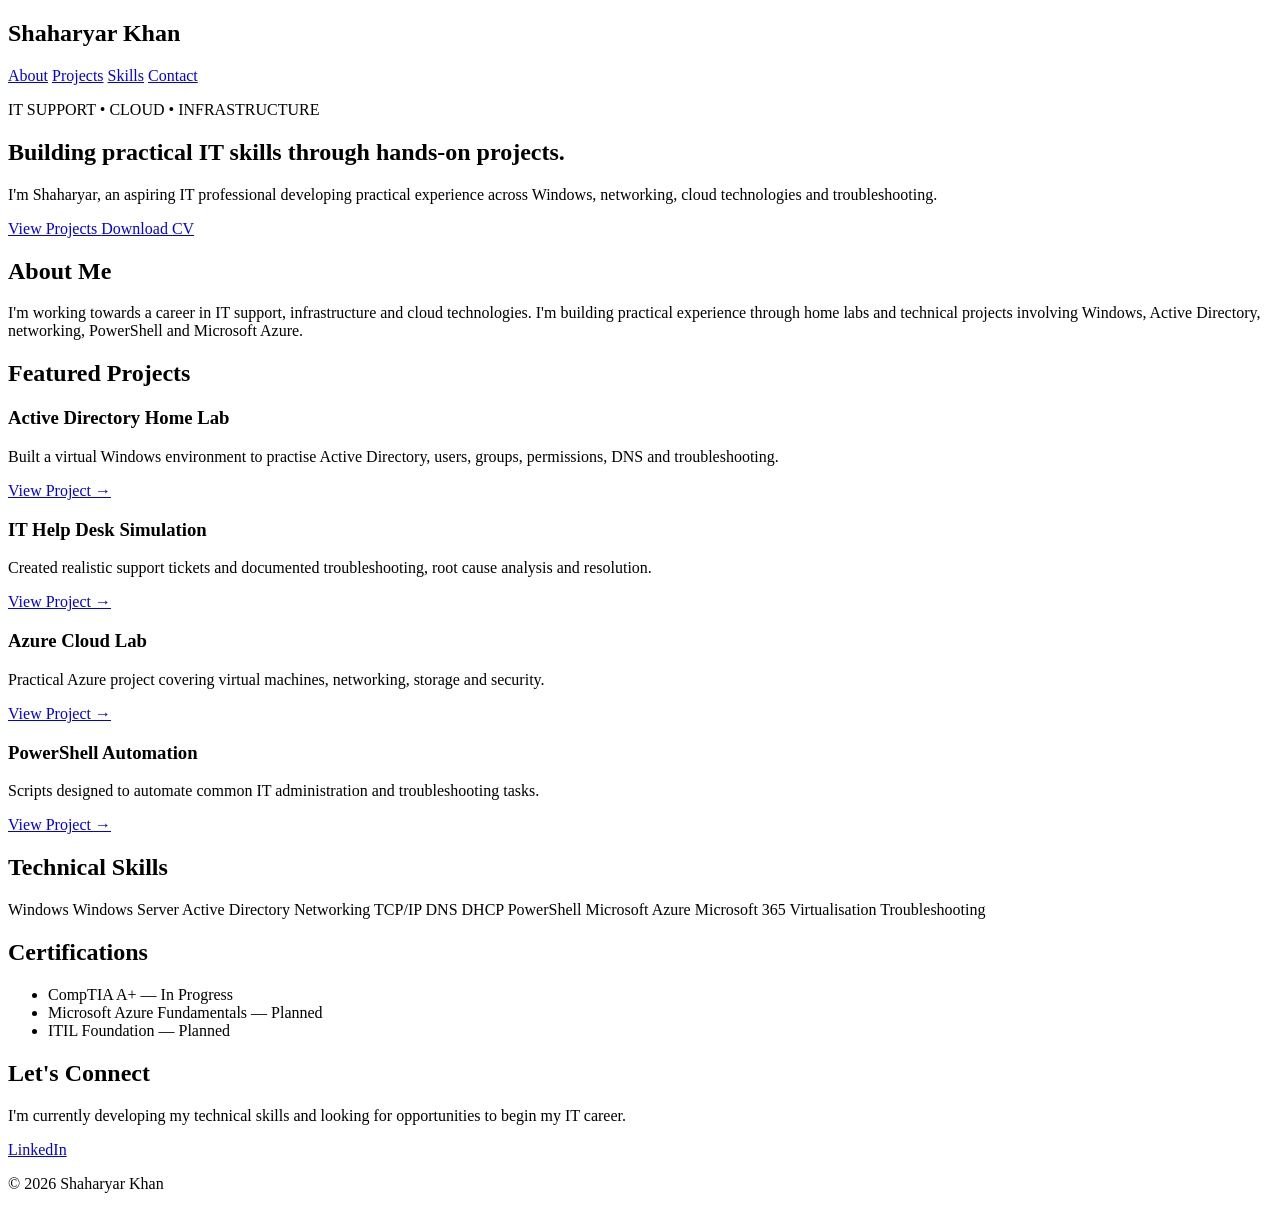
==== index.html @ 705e3596 "Add initial index.html for personal portfolio This is the initial commit of the index.html file, whi" ====
<!DOCTYPE html>
<html lang="en">
<head>
    <meta charset="UTF-8">
    <meta name="viewport" content="width=device-width, initial-scale=1.0">

    <title>Shaharyar Khan | IT Support & Cloud</title>

    <link rel="stylesheet" href="style.css">
</head>

<body>

<header>
    <nav>
        <h2>Shaharyar Khan</h2>

        <div>
            <a href="#about">About</a>
            <a href="#projects">Projects</a>
            <a href="#skills">Skills</a>
            <a href="#contact">Contact</a>
        </div>
    </nav>
</header>


<main>

<section class="hero">

    <p class="eyebrow">IT SUPPORT • CLOUD • INFRASTRUCTURE</p>

    <h1>
        Building practical IT skills
        through hands-on projects.
    </h1>

    <p>
        I'm Shaharyar, an aspiring IT professional developing
        practical experience across Windows, networking,
        cloud technologies and troubleshooting.
    </p>

    <div class="buttons">
        <a href="#projects" class="button">
            View Projects
        </a>

        <a href="documents/Shaharyar-Khan-CV.pdf"
           class="button secondary">
            Download CV
        </a>
    </div>

</section>


<section id="about">

    <h2>About Me</h2>

    <p>
        I'm working towards a career in IT support, infrastructure
        and cloud technologies. I'm building practical experience
        through home labs and technical projects involving Windows,
        Active Directory, networking, PowerShell and Microsoft Azure.
    </p>

</section>


<section id="projects">

    <h2>Featured Projects</h2>

    <div class="projects">

        <article>
            <h3>Active Directory Home Lab</h3>

            <p>
                Built a virtual Windows environment to practise
                Active Directory, users, groups, permissions,
                DNS and troubleshooting.
            </p>

            <a href="#">
                View Project →
            </a>
        </article>


        <article>
            <h3>IT Help Desk Simulation</h3>

            <p>
                Created realistic support tickets and documented
                troubleshooting, root cause analysis and resolution.
            </p>

            <a href="#">
                View Project →
            </a>
        </article>


        <article>
            <h3>Azure Cloud Lab</h3>

            <p>
                Practical Azure project covering virtual machines,
                networking, storage and security.
            </p>

            <a href="#">
                View Project →
            </a>
        </article>


        <article>
            <h3>PowerShell Automation</h3>

            <p>
                Scripts designed to automate common IT administration
                and troubleshooting tasks.
            </p>

            <a href="#">
                View Project →
            </a>
        </article>

    </div>

</section>


<section id="skills">

    <h2>Technical Skills</h2>

    <div class="skills">

        <span>Windows</span>
        <span>Windows Server</span>
        <span>Active Directory</span>
        <span>Networking</span>
        <span>TCP/IP</span>
        <span>DNS</span>
        <span>DHCP</span>
        <span>PowerShell</span>
        <span>Microsoft Azure</span>
        <span>Microsoft 365</span>
        <span>Virtualisation</span>
        <span>Troubleshooting</span>

    </div>

</section>


<section>

    <h2>Certifications</h2>

    <ul>
        <li>CompTIA A+ — In Progress</li>
        <li>Microsoft Azure Fundamentals — Planned</li>
        <li>ITIL Foundation — Planned</li>
    </ul>

</section>


<section id="contact">

    <h2>Let's Connect</h2>

    <p>
        I'm currently developing my technical skills and
        looking for opportunities to begin my IT career.
    </p>

    <p>
        <a href="https://www.linkedin.com/in/shaharyar-khan-87b7922a6/">
            LinkedIn
        </a>
    </p>

</section>

</main>


<footer>

    <p>
        © 2026 Shaharyar Khan
    </p>

</footer>

</body>
</html>
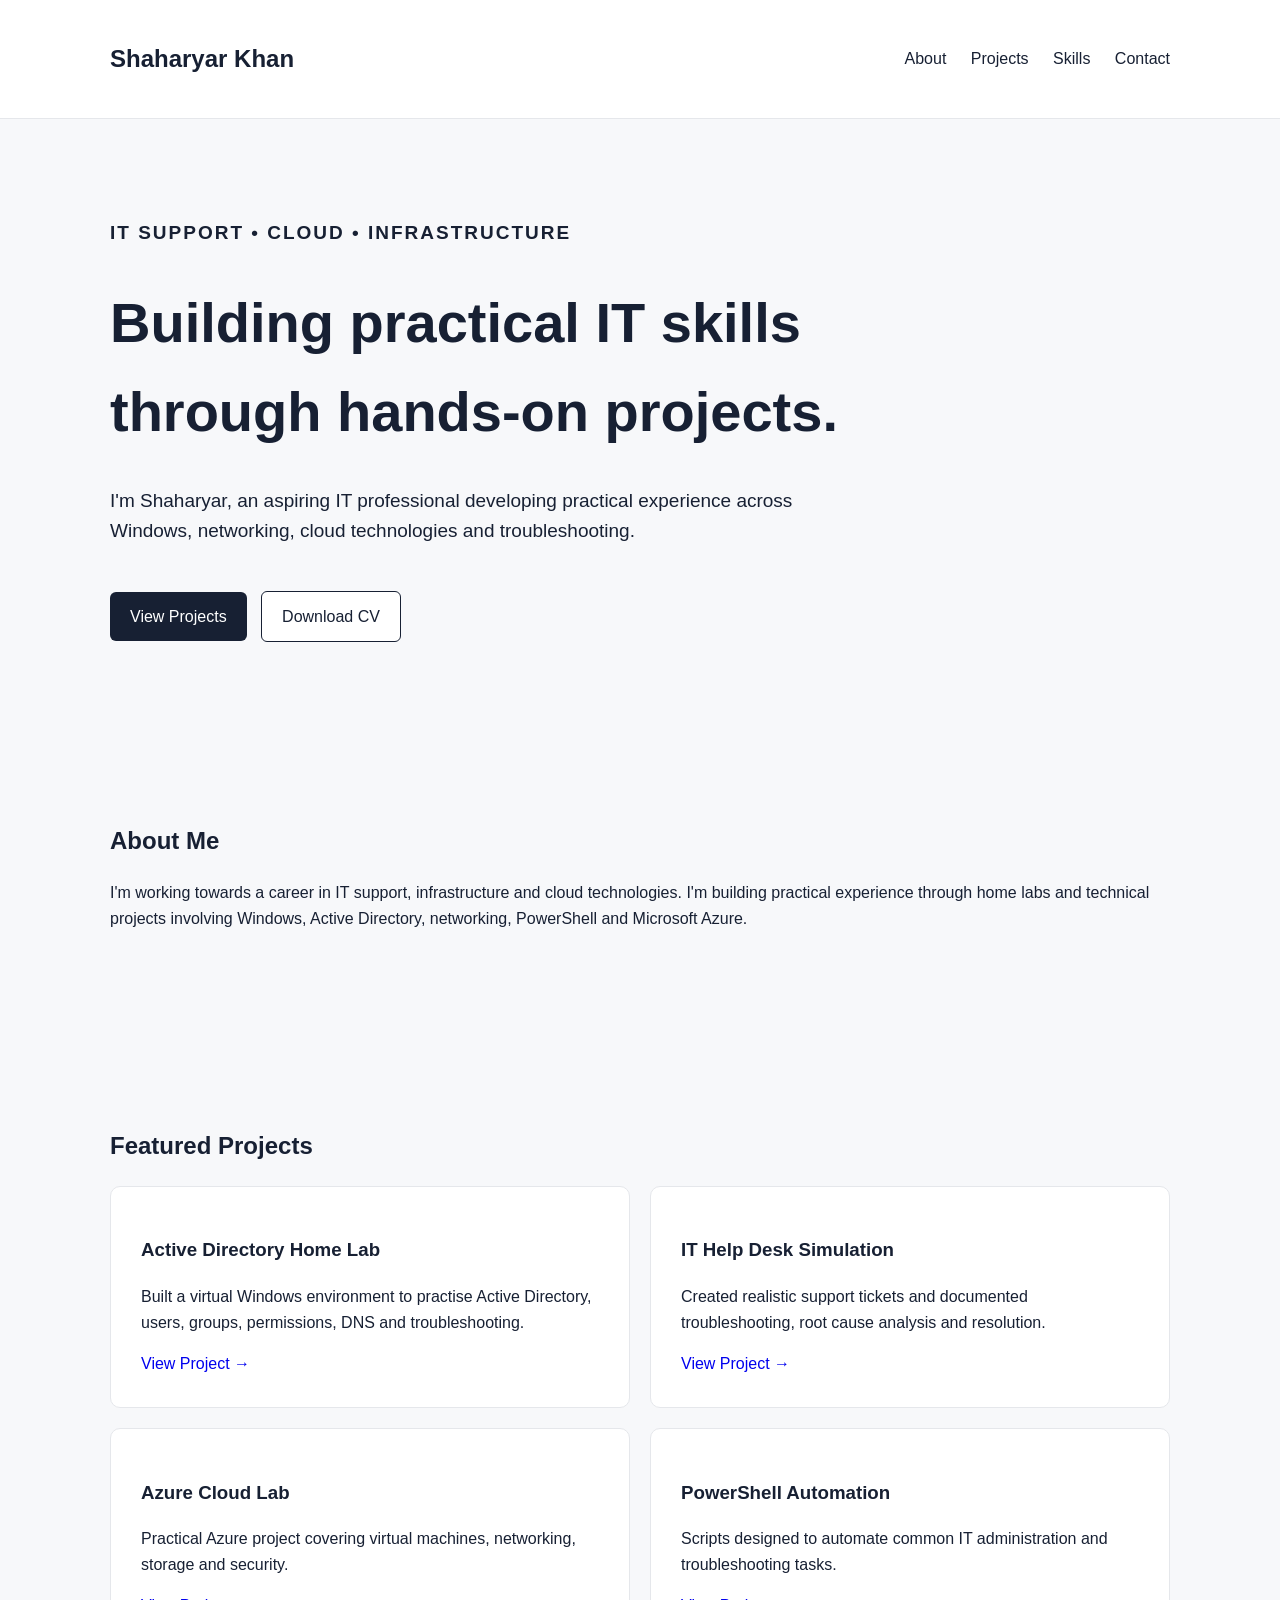
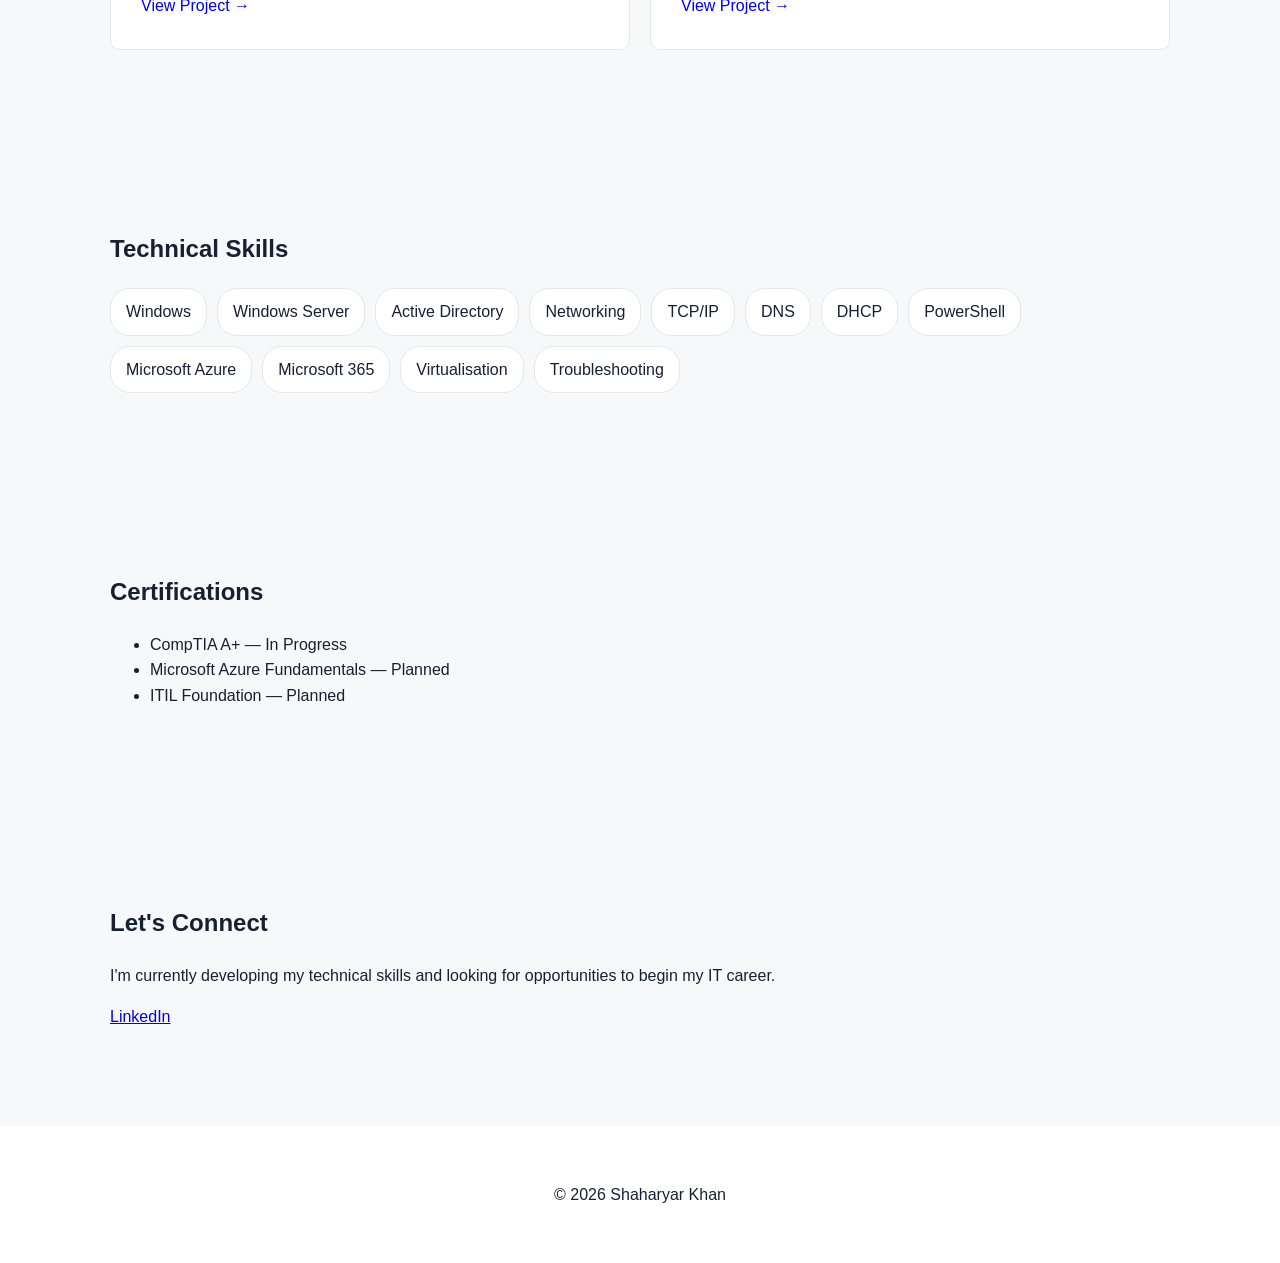
==== commit e5ce412e: "Change CV download link to new document format" ====
--- a/index.html
+++ b/index.html
@@ -47,7 +47,7 @@
             View Projects
         </a>
 
-        <a href="documents/Shaharyar-Khan-CV.pdf"
+        <a href="documents/ShaharyarKhanCV1.docx"
            class="button secondary">
             Download CV
         </a>
--- a/style.css
+++ b/style.css
@@ -0,0 +1,143 @@
+* {
+    box-sizing: border-box;
+}
+
+body {
+    margin: 0;
+    font-family: Arial, sans-serif;
+    line-height: 1.6;
+    background: #f7f8fa;
+    color: #172033;
+}
+
+header {
+    background: white;
+    border-bottom: 1px solid #e5e7eb;
+    position: sticky;
+    top: 0;
+}
+
+nav {
+    max-width: 1100px;
+    margin: auto;
+    padding: 20px;
+    display: flex;
+    justify-content: space-between;
+    align-items: center;
+}
+
+nav a {
+    margin-left: 20px;
+    text-decoration: none;
+    color: #172033;
+}
+
+main {
+    max-width: 1100px;
+    margin: auto;
+}
+
+section {
+    padding: 80px 20px;
+}
+
+.hero {
+    min-height: 600px;
+    display: flex;
+    flex-direction: column;
+    justify-content: center;
+}
+
+.hero h1 {
+    font-size: 56px;
+    max-width: 800px;
+    margin: 10px 0;
+}
+
+.hero p {
+    max-width: 700px;
+    font-size: 19px;
+}
+
+.eyebrow {
+    font-weight: bold;
+    letter-spacing: 2px;
+}
+
+.buttons {
+    margin-top: 25px;
+}
+
+.button {
+    display: inline-block;
+    padding: 12px 20px;
+    margin-right: 10px;
+    background: #172033;
+    color: white;
+    text-decoration: none;
+    border-radius: 6px;
+}
+
+.button.secondary {
+    background: white;
+    color: #172033;
+    border: 1px solid #172033;
+}
+
+.projects {
+    display: grid;
+    grid-template-columns: repeat(2, 1fr);
+    gap: 20px;
+}
+
+.projects article {
+    background: white;
+    padding: 30px;
+    border: 1px solid #e5e7eb;
+    border-radius: 10px;
+}
+
+.projects a {
+    text-decoration: none;
+}
+
+.skills {
+    display: flex;
+    flex-wrap: wrap;
+    gap: 10px;
+}
+
+.skills span {
+    background: white;
+    padding: 10px 15px;
+    border: 1px solid #e5e7eb;
+    border-radius: 20px;
+}
+
+footer {
+    text-align: center;
+    padding: 40px;
+    background: white;
+}
+
+
+@media (max-width: 700px) {
+
+    nav {
+        flex-direction: column;
+        gap: 15px;
+    }
+
+    nav a {
+        margin: 0 8px;
+    }
+
+    .hero h1 {
+        font-size: 40px;
+    }
+
+    .projects {
+        grid-template-columns: 1fr;
+    }
+
+}
